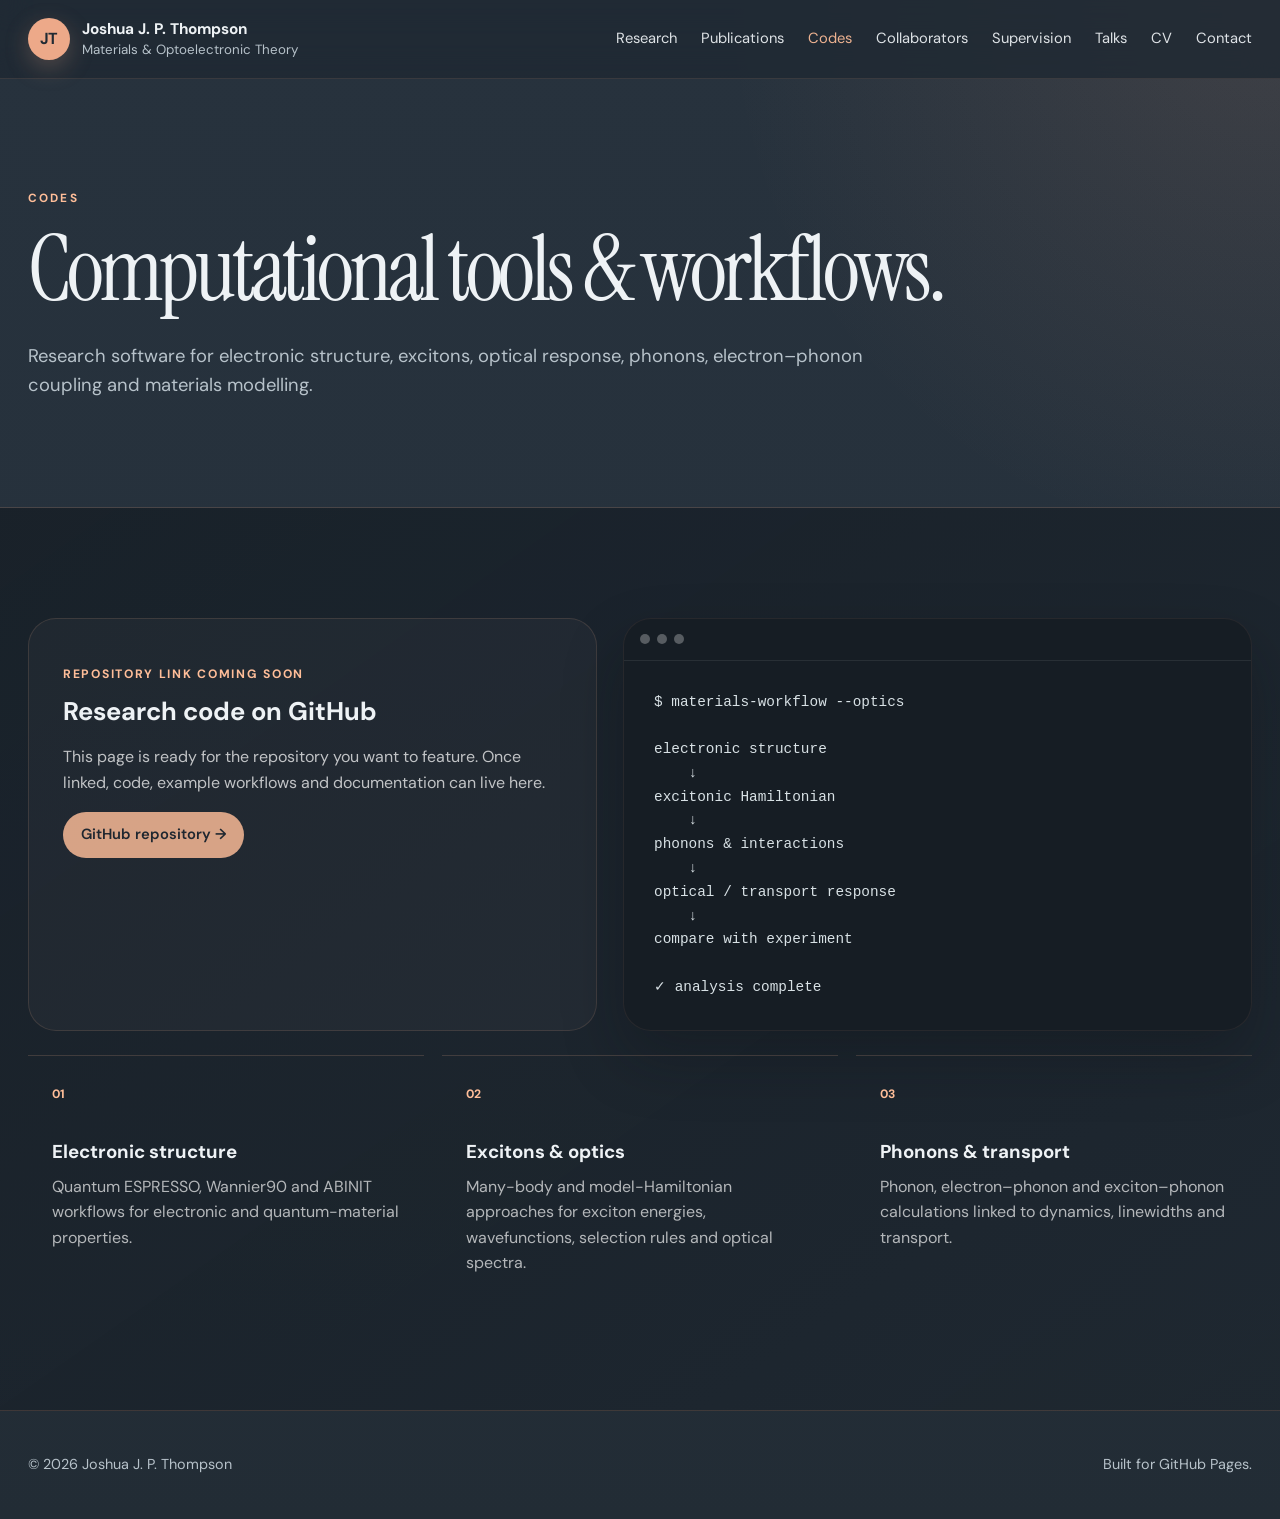
==== codes.html @ 65017cd0 "Split site into pages and add quantum-vortex preprint" ====
<!DOCTYPE html>
<html lang="en">
<head>
  <meta charset="UTF-8">
  <meta name="viewport" content="width=device-width, initial-scale=1.0">
  <meta name="description" content="Computational tools and workflows used and developed by Joshua J. P. Thompson.">
  <meta name="theme-color" content="#27323d">
  <title>Codes | Joshua J. P. Thompson</title>
  <link rel="preconnect" href="https://fonts.googleapis.com">
  <link rel="preconnect" href="https://fonts.gstatic.com" crossorigin>
  <link href="https://fonts.googleapis.com/css2?family=DM+Sans:wght@400;500;600;700&family=Instrument+Serif:ital@0;1&display=swap" rel="stylesheet">
  <link rel="stylesheet" href="style.css">
  <script defer src="script.js"></script>
</head>
<body>
  <header class="site-header">
    <a class="brand" href="index.html" aria-label="Joshua Thompson home">
      <span class="brand-mark">JT</span>
      <span class="brand-copy">
        <strong>Joshua J. P. Thompson</strong>
        <small>Materials &amp; Optoelectronic Theory</small>
      </span>
    </a>
    <button class="menu-button" aria-label="Open navigation" aria-expanded="false">
      <span></span><span></span><span></span>
    </button>
    <nav class="site-nav" aria-label="Primary navigation">
      <a href="research.html">Research</a>
      <a href="publications.html">Publications</a>
      <a href="codes.html" class="active" aria-current="page">Codes</a>
      <a href="collaborators.html">Collaborators</a>
      <a href="supervision.html">Supervision</a>
      <a href="talks.html">Talks</a>
      <a href="cv.html">CV</a>
      <a href="contact.html">Contact</a>
    </nav>
  </header>
  <main>
    <section class="page-hero section-wrap">
      <p class="kicker">Codes</p>
      <h1>Computational tools &amp; workflows.</h1>
      <p class="hero-lead">Research software for electronic structure, excitons, optical response, phonons, electron–phonon coupling and materials modelling.</p>
    </section>
    <section class="section codes-section">
      <div class="section-wrap">
        <div class="code-showcase">
          <div class="code-copy"><p class="code-status">Repository link coming soon</p><h3>Research code on GitHub</h3><p>This page is ready for the repository you want to feature. Once linked, code, example workflows and documentation can live here.</p><a class="button button-warm disabled-link" href="#" aria-disabled="true">GitHub repository →</a></div>
          <div class="terminal"><div class="terminal-top"><span></span><span></span><span></span></div><pre><code>$ materials-workflow --optics

electronic structure
    ↓
excitonic Hamiltonian
    ↓
phonons & interactions
    ↓
optical / transport response
    ↓
compare with experiment

✓ analysis complete</code></pre></div>
        </div>
        <div class="code-grid">
          <article><span>01</span><h3>Electronic structure</h3><p>Quantum ESPRESSO, Wannier90 and ABINIT workflows for electronic and quantum-material properties.</p></article>
          <article><span>02</span><h3>Excitons &amp; optics</h3><p>Many-body and model-Hamiltonian approaches for exciton energies, wavefunctions, selection rules and optical spectra.</p></article>
          <article><span>03</span><h3>Phonons &amp; transport</h3><p>Phonon, electron–phonon and exciton–phonon calculations linked to dynamics, linewidths and transport.</p></article>
        </div>
      </div>
    </section>
  </main>
  <footer class="site-footer section-wrap"><p>© <span id="year"></span> Joshua J. P. Thompson</p><p>Built for GitHub Pages.</p></footer>
</body>
</html>
---- style.css ----
:root {
  --bg: #27323d;
  --bg-soft: #2e3945;
  --panel: #32414d;
  --panel-2: #3a4a58;
  --ink: #eef2f5;
  --muted: #b7c2ca;
  --line: rgba(233, 162, 125, 0.18);
  --accent: #eda989;
  --accent-strong: #ffbe99;
  --shadow: 0 28px 60px rgba(9, 14, 18, 0.28);
  --radius: 28px;
}
* { box-sizing: border-box; }
html { scroll-behavior: smooth; }
body {
  margin: 0;
  background: radial-gradient(circle at top right, rgba(237,169,137,.12), transparent 28%), linear-gradient(180deg,#27323d 0%,#26313c 45%,#222c35 100%);
  color: var(--ink);
  font-family: "DM Sans", system-ui, sans-serif;
  line-height: 1.6;
}
a { color: inherit; }
.site-header {
  position: sticky; top: 0; z-index: 20;
  display: flex; align-items: center; justify-content: space-between; gap: 24px;
  max-width: 1440px; margin: 0 auto; padding: 18px 28px;
  background: rgba(31,41,51,.82); backdrop-filter: blur(16px);
  border-bottom: 1px solid rgba(237,169,137,.12);
}
.brand { display:flex; align-items:center; gap:12px; text-decoration:none; }
.brand-mark { width:42px; height:42px; display:grid; place-items:center; border-radius:50%; background:var(--accent); color:#202a33; font-weight:700; letter-spacing:-.04em; box-shadow:0 8px 24px rgba(237,169,137,.25); }
.brand-copy { display:grid; line-height:1.2; }
.brand-copy strong { font-size:.96rem; }
.brand-copy small { color:var(--muted); margin-top:4px; }
.site-nav { display:flex; gap:24px; align-items:center; }
.site-nav a { text-decoration:none; font-size:.92rem; color:var(--ink); opacity:.92; }
.site-nav a:hover { color:var(--accent); }
.menu-button { display:none; width:42px; height:42px; padding:11px; border:0; border-radius:50%; background:var(--panel); }
.menu-button span { display:block; height:2px; background:white; margin:4px 0; }
.section-wrap { max-width:1440px; margin:0 auto; padding-left:28px; padding-right:28px; }
.section { padding-top:110px; padding-bottom:110px; border-bottom:1px solid var(--line); }
.hero { min-height:78vh; display:grid; grid-template-columns:1.05fr .95fr; gap:72px; align-items:center; padding-top:76px; padding-bottom:100px; }
.kicker { margin:0 0 18px; color:var(--accent-strong); text-transform:uppercase; letter-spacing:.18em; font-size:.74rem; font-weight:700; }
.kicker-warm { color:var(--accent-strong); }
h1,h2 { margin:0; font-family:"Instrument Serif",Georgia,serif; font-weight:400; line-height:.98; letter-spacing:-.045em; }
h1 { font-size:clamp(4rem,7vw,7.5rem); }
h2 { font-size:clamp(3rem,5vw,5rem); }
h3 { margin:0 0 10px; line-height:1.25; }
.hero-lead { max-width:760px; margin:28px 0 34px; color:var(--muted); font-size:1.15rem; }
.button-row,.cv-actions { display:flex; gap:14px; flex-wrap:wrap; }
.button { display:inline-flex; min-height:46px; padding:0 18px; align-items:center; justify-content:center; border-radius:999px; text-decoration:none; font-weight:600; font-size:.92rem; transition:.2s ease; }
.button-dark { background:var(--accent); color:#1f2730; }
.button-dark:hover { background:var(--accent-strong); transform:translateY(-1px); }
.button-light { border:1px solid rgba(237,169,137,.28); background:rgba(255,255,255,.03); color:var(--ink); }
.button-light:hover { border-color:var(--accent); background:rgba(255,255,255,.05); }
.button-warm { background:var(--accent-strong); color:#1f2730; }
.disabled-link { cursor:default; pointer-events:none; opacity:.82; }
.hero-art { min-height:560px; position:relative; overflow:hidden; border-radius:34px; box-shadow:var(--shadow); background-color:#2b3640; }
.hero-photo { background-image:url("assets/hero-art.svg"); background-size:cover; background-position:center center; }
.hero-photo-overlay { position:absolute; inset:0; background:linear-gradient(180deg,rgba(28,36,45,.18) 0%,rgba(28,36,45,.32) 55%,rgba(20,27,33,.62) 100%); }
.art-caption { position:absolute; left:36px; bottom:34px; color:white; z-index:1; }
.art-caption span { display:block; font-size:.72rem; text-transform:uppercase; letter-spacing:.16em; opacity:.72; }
.art-caption strong { display:block; margin-top:8px; font-family:"Instrument Serif",Georgia,serif; font-size:2.5rem; line-height:.95; font-weight:400; }
.statement-band { padding:34px 28px; border-top:1px solid var(--line); border-bottom:1px solid var(--line); background:rgba(255,255,255,.02); }
.statement-band p { max-width:1100px; margin:0 auto; text-align:center; font-family:"Instrument Serif",Georgia,serif; font-size:clamp(1.8rem,3.2vw,3rem); line-height:1.15; }
.statement-band em { color:var(--accent-strong); font-style:italic; }
.section-head { margin-bottom:54px; }
.split-head { display:grid; grid-template-columns:1.1fr .9fr; gap:70px; align-items:end; }
.split-head>p,.quiet p { margin:0; color:var(--muted); max-width:620px; }
.inverse>p { color:rgba(255,255,255,.72); }
.publication-head { display:flex; justify-content:space-between; gap:30px; align-items:end; }
.quiet { display:grid; gap:16px; justify-items:start; }
.research-grid { display:grid; grid-template-columns:repeat(2,1fr); gap:20px; }
.research-card { min-height:260px; padding:28px; background:rgba(255,255,255,.03); border:1px solid rgba(237,169,137,.14); border-radius:var(--radius); backdrop-filter:blur(6px); }
.research-card .number { color:var(--accent-strong); font-size:.78rem; font-weight:700; }
.research-card h3 { margin-top:70px; font-size:1.35rem; }
.research-card p { margin:0; color:var(--muted); max-width:560px; }
.publication-list { border-top:1px solid var(--line); }
.publication-item { display:grid; grid-template-columns:280px 1fr; gap:36px; padding:32px 0; border-bottom:1px solid var(--line); }
.publication-meta { color:var(--accent-strong); font-size:.85rem; font-weight:600; }
.publication-meta a { text-decoration:none; border-bottom:1px solid rgba(237,169,137,.3); }
.publication-item h3 { font-size:1.45rem; }
.publication-item p { margin:0; color:var(--muted); max-width:780px; }
.codes-section { background:linear-gradient(145deg,rgba(23,31,39,.88),rgba(30,39,48,.92)); }
.code-showcase { display:grid; grid-template-columns:.95fr 1.05fr; gap:26px; align-items:stretch; }
.code-copy { padding:34px; border:1px solid rgba(237,169,137,.14); border-radius:var(--radius); background:rgba(255,255,255,.03); }
.code-copy h3 { font-size:1.6rem; }
.code-copy p { color:rgba(255,255,255,.72); }
.code-status { font-size:.76rem; text-transform:uppercase; letter-spacing:.14em; color:var(--accent-strong)!important; font-weight:700; }
.terminal { overflow:hidden; border-radius:var(--radius); background:#161d24; box-shadow:var(--shadow); border:1px solid rgba(237,169,137,.08); }
.terminal-top { height:42px; display:flex; align-items:center; gap:7px; padding:0 16px; border-bottom:1px solid rgba(255,255,255,.08); }
.terminal-top span { width:10px; height:10px; border-radius:50%; background:rgba(255,255,255,.28); }
.terminal pre { margin:0; padding:30px; overflow:auto; color:#d8e1e5; font-size:.9rem; line-height:1.65; }
.code-grid { display:grid; grid-template-columns:repeat(3,1fr); gap:18px; margin-top:24px; }
.code-grid article { padding:24px; border-top:1px solid rgba(237,169,137,.18); }
.code-grid span { color:var(--accent-strong); font-size:.76rem; font-weight:700; }
.code-grid h3 { margin-top:35px; }
.code-grid p { margin:0; color:rgba(255,255,255,.67); }
.timeline { border-top:1px solid var(--line); }
.timeline-item { display:grid; grid-template-columns:220px 1fr; gap:30px; padding:28px 0; border-bottom:1px solid var(--line); }
.timeline-label { color:var(--accent-strong); font-weight:700; font-size:.82rem; }
.timeline-item p { margin:0; color:var(--muted); }
.cv-panel { padding:42px; display:grid; grid-template-columns:1fr auto; gap:50px; align-items:start; border-radius:32px; background:rgba(255,255,255,.03); border:1px solid rgba(237,169,137,.14); box-shadow:var(--shadow); }
.cv-panel>div:first-child p { color:var(--muted); max-width:760px; }
.cv-timeline { margin-top:26px; display:grid; gap:16px; }
.cv-item { display:grid; grid-template-columns:140px 1fr; gap:20px; align-items:start; padding:18px 0; border-top:1px solid rgba(237,169,137,.12); }
.cv-years { color:var(--accent-strong); font-weight:700; font-size:.95rem; }
.cv-item p { margin:0; color:var(--muted); }
.contact-section { background:linear-gradient(180deg,rgba(37,47,57,.9),rgba(30,39,48,.92)); }
.contact-grid { display:grid; grid-template-columns:1.1fr .9fr; gap:70px; align-items:end; }
.contact-copy>p { color:rgba(255,255,255,.74); }
.contact-links { display:grid; gap:10px; margin-top:24px; }
.contact-links a,.contact-links span { color:white; text-decoration:none; }
.contact-links a:hover { color:var(--accent-strong); }
.site-footer { display:flex; justify-content:space-between; gap:20px; padding-top:28px; padding-bottom:28px; color:var(--muted); font-size:.9rem; }
@media(max-width:980px){
  .hero,.split-head,.code-showcase,.contact-grid{grid-template-columns:1fr}
  .hero{gap:40px}.hero-art{min-height:460px}.publication-item{grid-template-columns:1fr;gap:10px}.cv-panel{grid-template-columns:1fr}.code-grid{grid-template-columns:1fr}
}
@media(max-width:760px){
  .site-header{padding-left:18px;padding-right:18px}.brand-copy small{display:none}.menu-button{display:block}
  .site-nav{display:none;position:absolute;top:74px;left:18px;right:18px;flex-direction:column;align-items:stretch;padding:18px;border-radius:18px;background:var(--bg-soft);border:1px solid rgba(237,169,137,.14);box-shadow:var(--shadow)}
  .site-nav.open{display:flex}.site-nav a{padding:8px 2px}.section-wrap{padding-left:18px;padding-right:18px}.section{padding-top:78px;padding-bottom:78px}
  .hero{min-height:auto;padding-top:56px;padding-bottom:70px}h1{font-size:clamp(3.4rem,16vw,5.6rem)}h2{font-size:clamp(2.8rem,13vw,4.6rem)}.hero-art{min-height:390px}.research-grid{grid-template-columns:1fr}.publication-head{display:block}.quiet{margin-top:18px}.timeline-item,.cv-item{grid-template-columns:1fr;gap:8px}.cv-panel{padding:28px}.site-footer{flex-direction:column;gap:4px}
}

/* Multi-page layout */
.site-nav a.active,
.site-nav a[aria-current="page"] {
  color: var(--accent-strong);
}
.page-hero {
  padding-top: 110px;
  padding-bottom: 72px;
  border-bottom: 1px solid var(--line);
}
.page-hero h1 {
  max-width: 1050px;
}
.page-hero .hero-lead {
  max-width: 860px;
}
.page-content {
  padding-top: 72px;
}
.publications-subhead {
  margin-top: 96px;
}
.supervision-subhead {
  margin-top: 56px;
}
.page-link-grid {
  display: grid;
  grid-template-columns: repeat(4, 1fr);
  gap: 18px;
}
.page-link-card {
  min-height: 190px;
  padding: 24px;
  border: 1px solid rgba(237,169,137,.14);
  border-radius: 24px;
  background: rgba(255,255,255,.03);
  text-decoration: none;
  transition: .2s ease;
}
.page-link-card:hover {
  transform: translateY(-2px);
  border-color: rgba(237,169,137,.42);
  background: rgba(255,255,255,.05);
}
.page-link-card span {
  color: var(--accent-strong);
  font-size: .78rem;
  font-weight: 700;
}
.page-link-card h3 {
  margin-top: 50px;
  font-size: 1.3rem;
}
.page-link-card p {
  margin: 0;
  color: var(--muted);
}
.research-figure {
  margin: 18px 0 20px;
  min-height: 230px;
  display: flex;
  align-items: center;
  justify-content: center;
  overflow: hidden;
  border-radius: 18px;
  background: rgba(255,255,255,.035);
  border: 1px solid rgba(237,169,137,.10);
  padding: 12px;
}
.research-figure img {
  display: block;
  width: auto;
  max-width: 100%;
  height: auto;
  max-height: 300px;
  object-fit: contain;
}
.research-card.has-figure h3 {
  margin-top: 18px;
}
@media(max-width:1100px){
  .page-link-grid{grid-template-columns:repeat(2,1fr)}
}
@media(max-width:760px){
  .page-hero{padding-top:72px;padding-bottom:54px}
  .page-link-grid{grid-template-columns:1fr}
  .research-figure{min-height:180px}
}
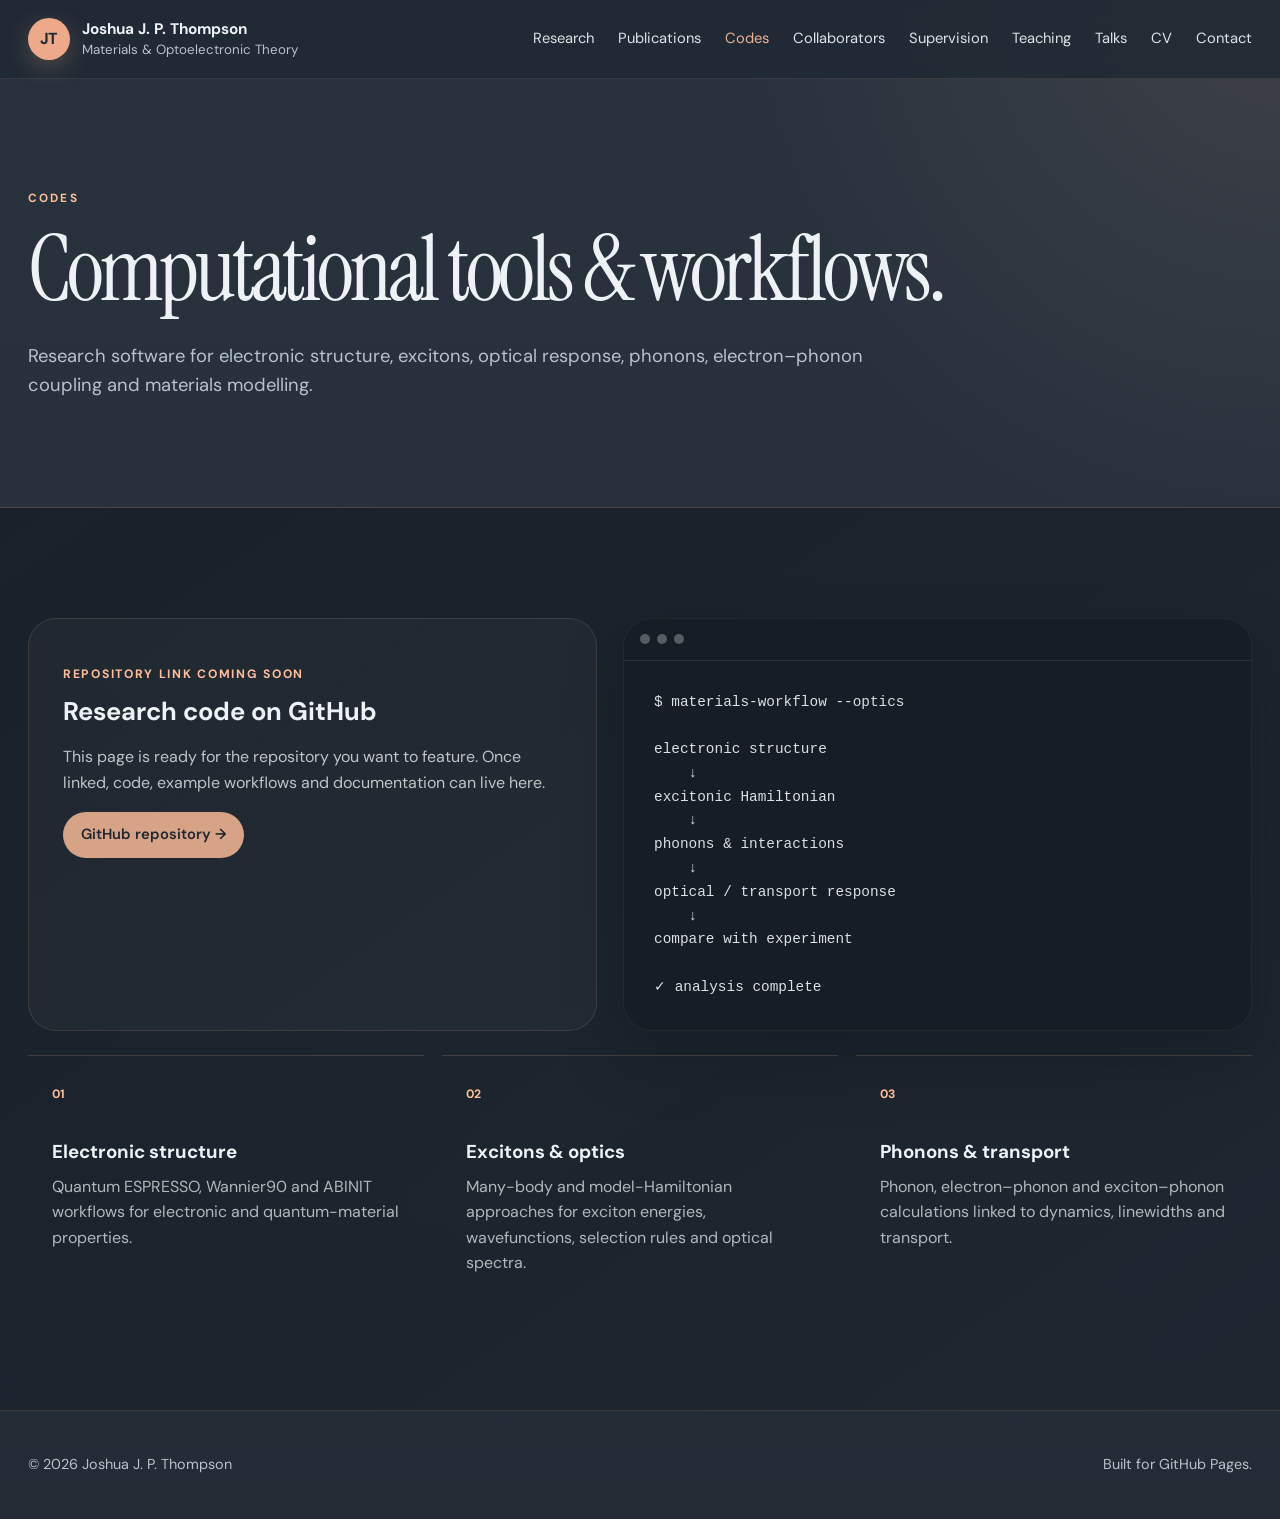
==== commit 8ad97c4c: "Link teaching page from website" ====
--- a/codes.html
+++ b/codes.html
@@ -30,6 +30,7 @@
       <a href="codes.html" class="active" aria-current="page">Codes</a>
       <a href="collaborators.html">Collaborators</a>
       <a href="supervision.html">Supervision</a>
+      <a href="teaching.html">Teaching</a>
       <a href="talks.html">Talks</a>
       <a href="cv.html">CV</a>
       <a href="contact.html">Contact</a>
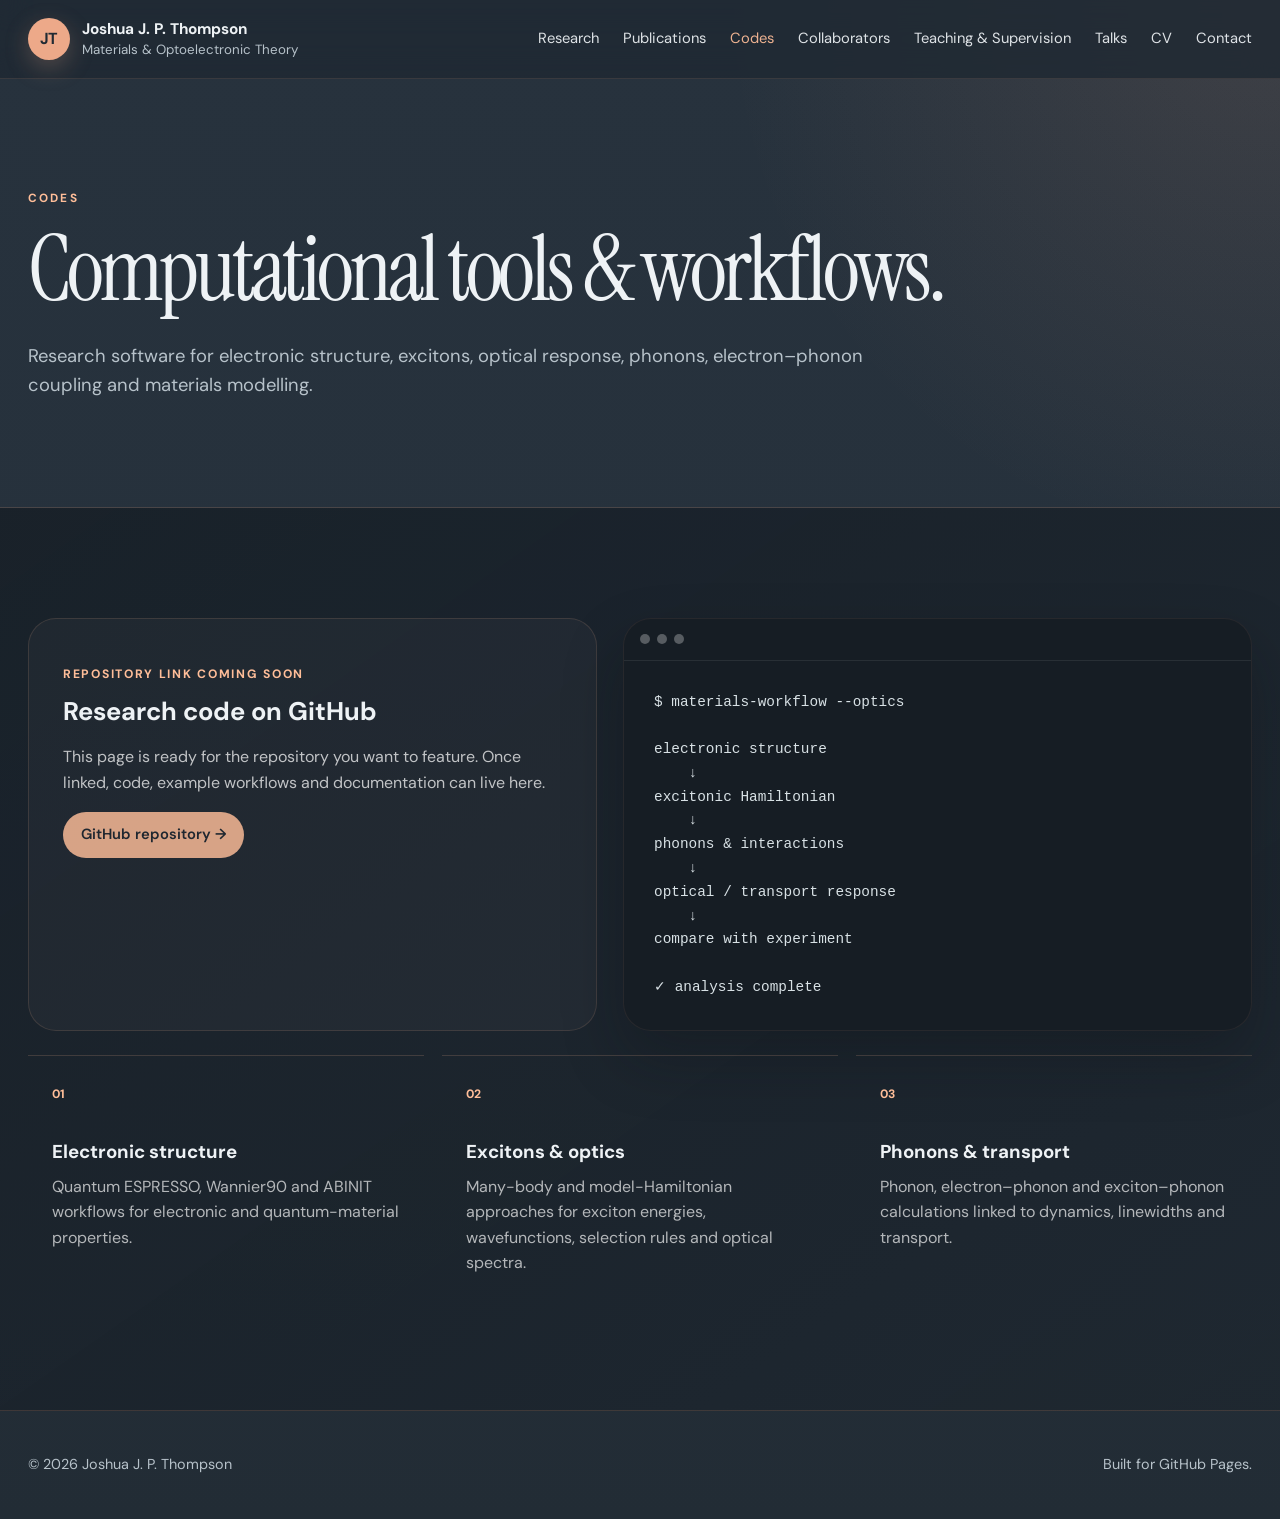
==== commit 01ebc077: "Consolidate teaching and supervision navigation" ====
--- a/codes.html
+++ b/codes.html
@@ -29,8 +29,7 @@
       <a href="publications.html">Publications</a>
       <a href="codes.html" class="active" aria-current="page">Codes</a>
       <a href="collaborators.html">Collaborators</a>
-      <a href="supervision.html">Supervision</a>
-      <a href="teaching.html">Teaching</a>
+      <a href="teaching.html">Teaching &amp; Supervision</a>
       <a href="talks.html">Talks</a>
       <a href="cv.html">CV</a>
       <a href="contact.html">Contact</a>
--- a/style.css
+++ b/style.css
@@ -213,3 +213,16 @@
   .page-link-grid{grid-template-columns:1fr}
   .research-figure{min-height:180px}
 }
+
+/* Show a compact, accessible navigation menu at intermediate widths. */
+@media (min-width:761px) and (max-width:1199px) {
+  .menu-button { display:block; flex-shrink:0; }
+  .site-nav {
+    display:none; position:absolute; top:74px; left:28px; right:28px;
+    flex-direction:column; align-items:stretch; gap:8px; padding:18px;
+    border-radius:18px; background:var(--bg-soft);
+    border:1px solid rgba(237,169,137,.14); box-shadow:var(--shadow);
+  }
+  .site-nav.open { display:flex; }
+  .site-nav a { padding:8px 2px; }
+}
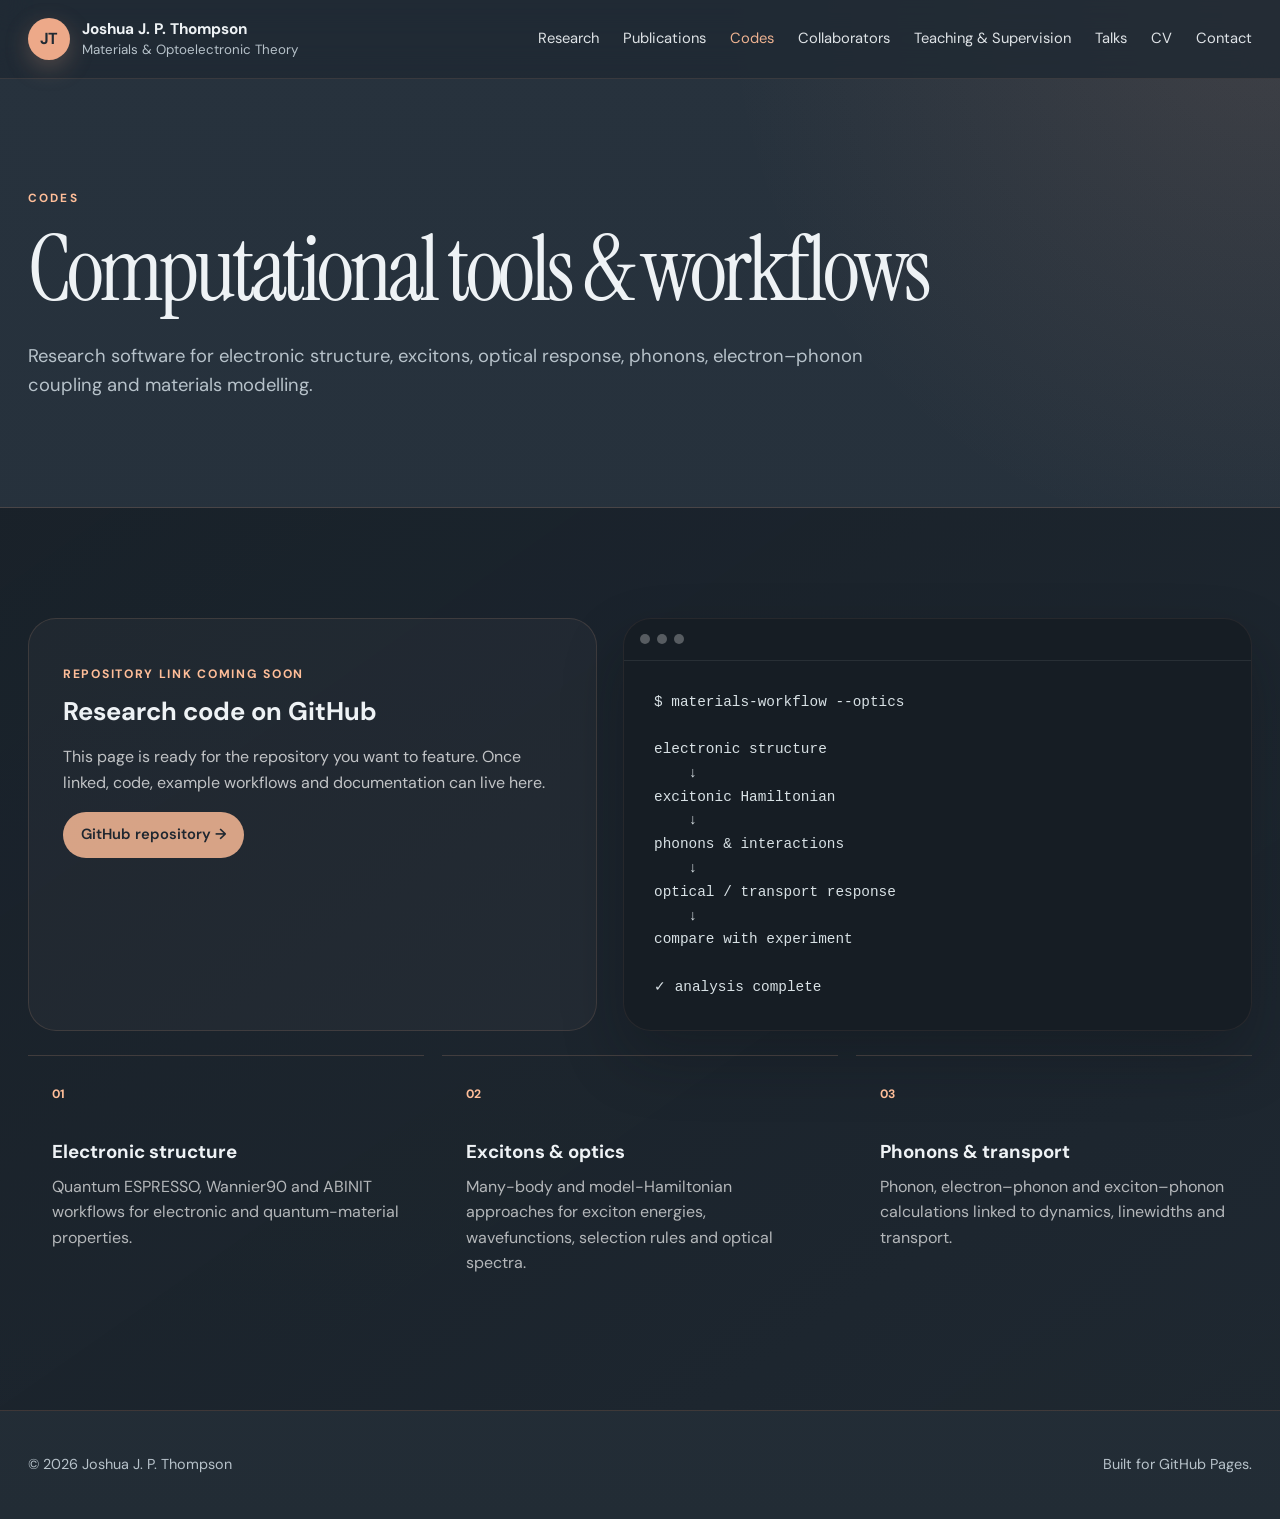
==== commit 6e57cca7: "Remove trailing full stops from headings" ====
--- a/codes.html
+++ b/codes.html
@@ -38,7 +38,7 @@
   <main>
     <section class="page-hero section-wrap">
       <p class="kicker">Codes</p>
-      <h1>Computational tools &amp; workflows.</h1>
+      <h1>Computational tools &amp; workflows</h1>
       <p class="hero-lead">Research software for electronic structure, excitons, optical response, phonons, electron–phonon coupling and materials modelling.</p>
     </section>
     <section class="section codes-section">
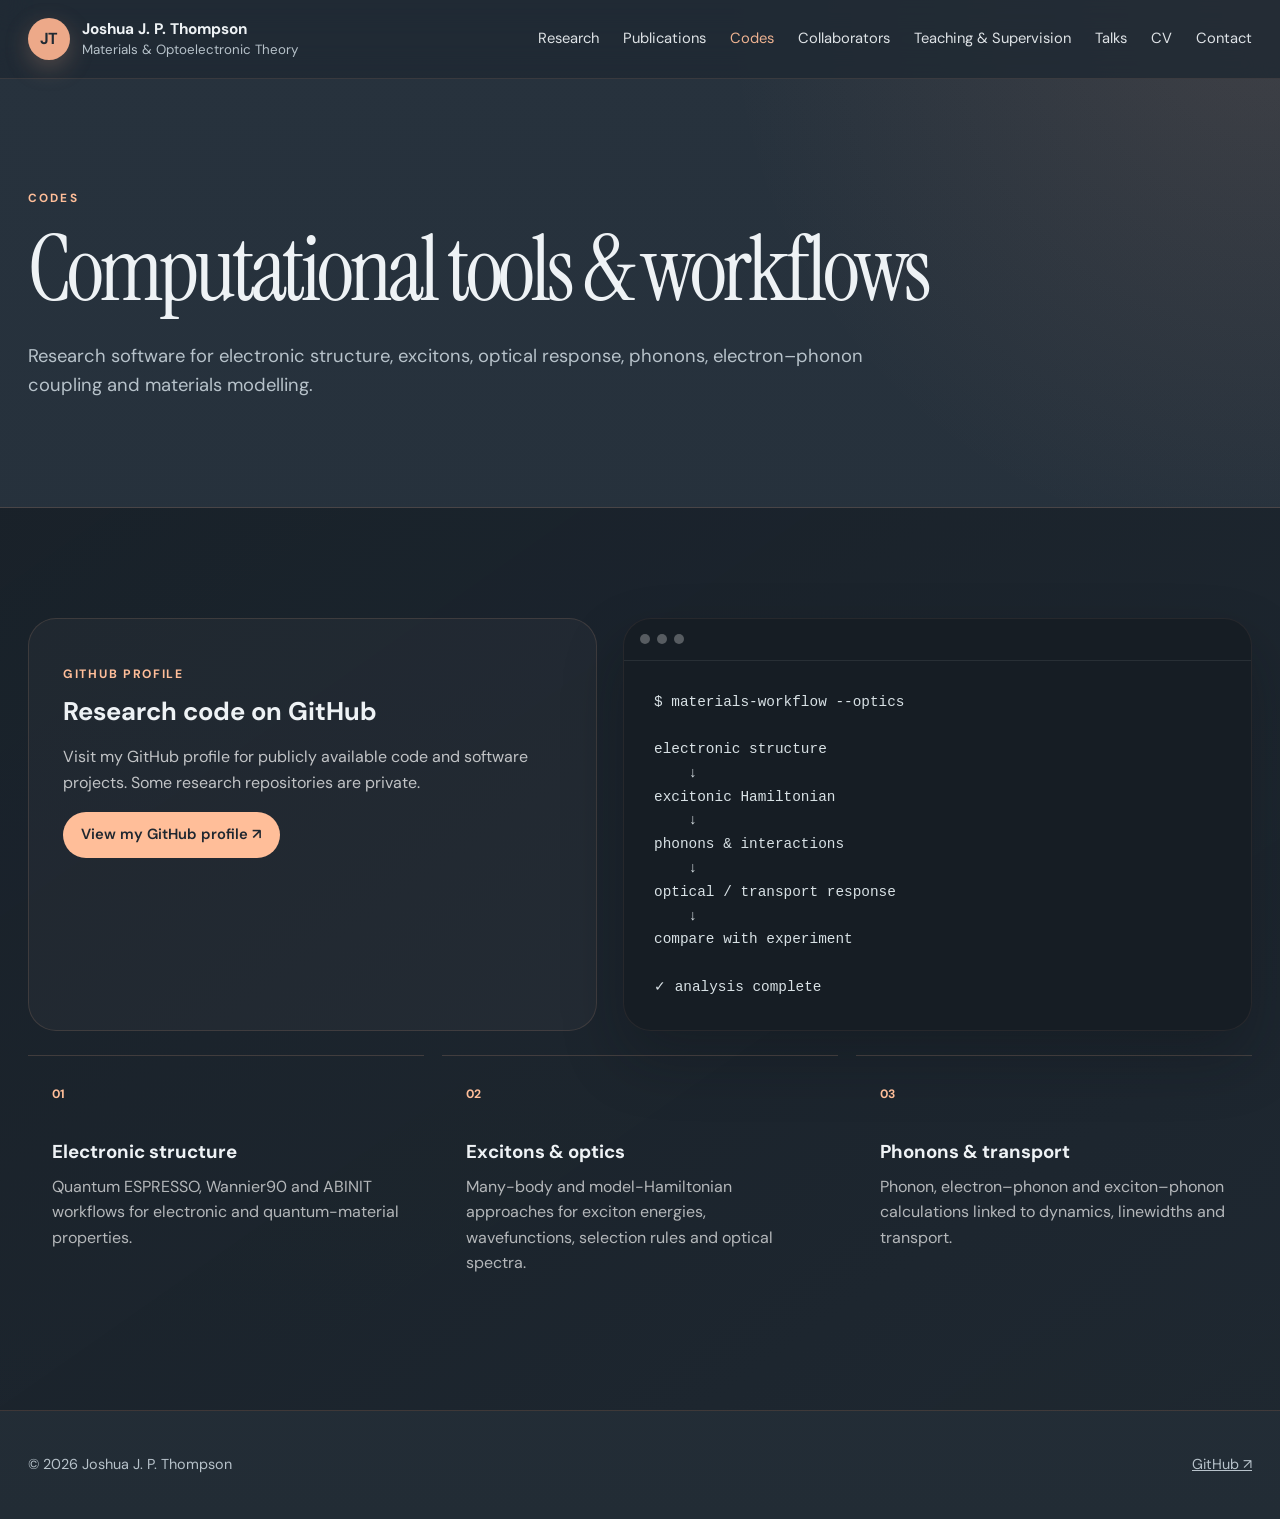
==== commit 268b6bf2: "Link public GitHub profile on Codes page" ====
--- a/codes.html
+++ b/codes.html
@@ -44,7 +44,7 @@
     <section class="section codes-section">
       <div class="section-wrap">
         <div class="code-showcase">
-          <div class="code-copy"><p class="code-status">Repository link coming soon</p><h3>Research code on GitHub</h3><p>This page is ready for the repository you want to feature. Once linked, code, example workflows and documentation can live here.</p><a class="button button-warm disabled-link" href="#" aria-disabled="true">GitHub repository →</a></div>
+          <div class="code-copy"><p class="code-status">GitHub profile</p><h3>Research code on GitHub</h3><p>Visit my GitHub profile for publicly available code and software projects. Some research repositories are private.</p><a class="button button-warm" href="https://github.com/joshuajpthompson" target="_blank" rel="noopener noreferrer">View my GitHub profile ↗</a></div>
           <div class="terminal"><div class="terminal-top"><span></span><span></span><span></span></div><pre><code>$ materials-workflow --optics
 
 electronic structure
@@ -67,6 +67,6 @@
       </div>
     </section>
   </main>
-  <footer class="site-footer section-wrap"><p>© <span id="year"></span> Joshua J. P. Thompson</p><p>Built for GitHub Pages.</p></footer>
+  <footer class="site-footer section-wrap"><p>© <span id="year"></span> Joshua J. P. Thompson</p><p><a href="https://github.com/joshuajpthompson" target="_blank" rel="noopener noreferrer">GitHub ↗</a></p></footer>
 </body>
 </html>
